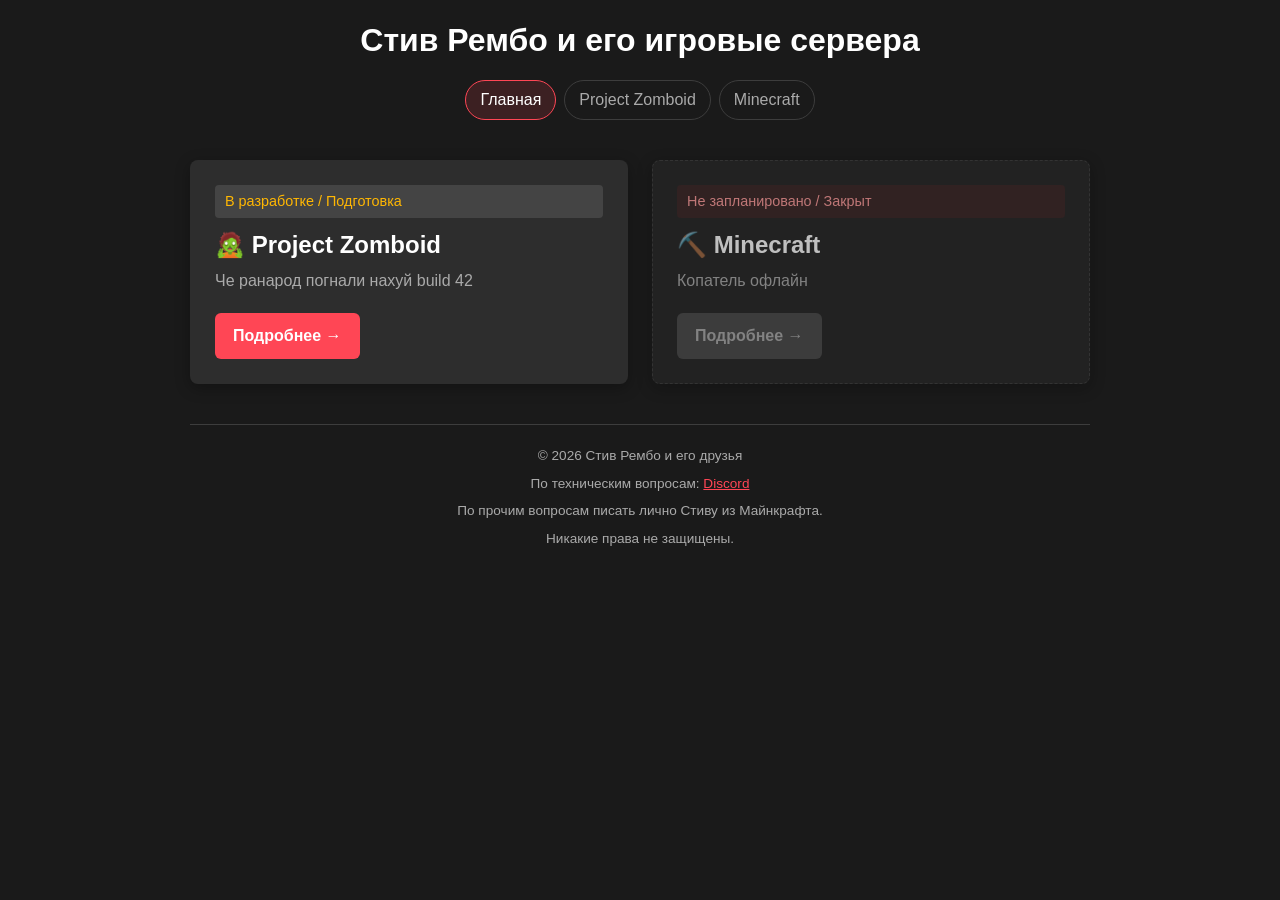
==== index.html @ 0ac85018 "chore: draft version" ====
<!DOCTYPE html>
<html lang="ru">
<head>
    <meta charset="UTF-8">
    <meta name="viewport" content="width=device-width, initial-scale=1.0">
    <title>Стив Рембо и его игровые сервера</title>
    <link rel="icon" href="favicon.svg" type="image/svg+xml">
    <link rel="stylesheet" href="css/styles.css">
</head>
<body data-page="index">

<div class="container">
    <header class="site-header">
        <h1>Стив Рембо и его игровые сервера</h1>

        <nav class="site-nav" data-role="site-nav" aria-label="Основная навигация"></nav>
    </header>

    <main>
        <section class="game-grid" data-role="game-grid" aria-label="Список игровых серверов"></section>

        <noscript>
            <p class="note">Для отображения списка игр включите JavaScript.</p>
        </noscript>
    </main>

    <footer class="site-footer" data-role="site-footer"></footer>
</div>

<!-- Шаблон карточки игры на главной -->
<template id="game-card-template">
    <article class="game-card">
        <span class="status-badge" data-role="card-status"></span>
        <h2><a data-role="card-link"></a></h2>
        <p class="placeholder" data-role="card-description"></p>
        <a class="button" data-role="card-button">Подробнее →</a>
    </article>
</template>

<script src="js/data.js" defer></script>
<script src="js/footer.js" defer></script>
<script src="js/main.js" defer></script>
</body>
</html>
---- css/styles.css ----
/* ============================================================
   Общие стили сайта
   ============================================================ */

:root {
    --bg-color: #1a1a1a;
    --card-bg: #2d2d2d;
    --card-bg-alt: rgba(0, 0, 0, 0.2);
    --accent-color: #ff4655;
    --text-color: #ffffff;
    --text-secondary: #aaaaaa;
    --border-color: #3d3d3d;
    --radius: 8px;
    --shadow: 0 4px 15px rgba(0, 0, 0, 0.3);
    --max-width: 900px;
}

* {
    box-sizing: border-box;
}

html {
    color-scheme: dark;
}

body {
    font-family: 'Segoe UI', Tahoma, Geneva, Verdana, sans-serif;
    background-color: var(--bg-color);
    color: var(--text-color);
    margin: 0;
    padding: 20px;
    line-height: 1.6;
}

a {
    color: var(--accent-color);
}

h1, h2, h3 {
    line-height: 1.25;
}

.container {
    max-width: var(--max-width);
    margin: 0 auto;
}

/* ============================================================
   Шапка и навигация
   ============================================================ */

.site-header {
    text-align: center;
    margin-bottom: 40px;
}

.site-header h1 {
    margin: 0 0 8px;
}

.site-header p {
    margin: 0;
    color: var(--text-secondary);
}

.site-nav {
    display: flex;
    flex-wrap: wrap;
    justify-content: center;
    gap: 8px;
    margin-top: 20px;
}

.site-nav a {
    color: var(--text-secondary);
    text-decoration: none;
    padding: 6px 14px;
    border: 1px solid var(--border-color);
    border-radius: 999px;
    transition: background-color 0.2s, color 0.2s, border-color 0.2s;
}

.site-nav a:hover,
.site-nav a[aria-current="page"] {
    color: var(--text-color);
    background: rgba(255, 70, 85, 0.15);
    border-color: var(--accent-color);
}

.back-link {
    display: inline-block;
    margin-bottom: 20px;
    color: var(--text-secondary);
    text-decoration: none;
}

.back-link:hover {
    color: var(--text-color);
}

/* ============================================================
   Главная страница: карточки игр
   ============================================================ */

.game-grid {
    display: grid;
    grid-template-columns: repeat(auto-fit, minmax(260px, 1fr));
    gap: 24px;
}

.game-card {
    display: flex;
    flex-direction: column;
    background-color: var(--card-bg);
    border: 1px solid transparent;
    border-radius: var(--radius);
    padding: 24px;
    box-shadow: var(--shadow);
    transition: transform 0.2s, border-color 0.2s;
}

.game-card:hover {
    transform: translateY(-3px);
    border-color: rgba(255, 70, 85, 0.5);
}

/* Закрытая или не запланированная игра */
.game-card--closed {
    background-color: #262626;
    border-style: dashed;
    border-color: var(--border-color);
    opacity: 0.72;
}

.game-card--closed:hover {
    opacity: 1;
    border-color: rgba(255, 70, 85, 0.45);
}

.game-card--closed .button {
    background-color: #4a4a4a;
    color: var(--text-secondary);
}

.game-card--closed .button:hover {
    filter: none;
    color: var(--text-color);
}

.game-card h2 {
    margin: 12px 0 8px;
}

.game-card h2 a {
    color: var(--text-color);
    text-decoration: none;
}

.game-card h2 a:hover {
    color: var(--accent-color);
}

.game-card p {
    margin: 0 0 20px;
    color: var(--text-secondary);
}

.game-card .button {
    margin-top: auto;
    align-self: flex-start;
}

.button {
    display: inline-block;
    padding: 10px 18px;
    background-color: var(--accent-color);
    color: var(--text-color);
    border-radius: 6px;
    font-weight: 600;
    text-decoration: none;
    transition: filter 0.2s;
}

.button:hover {
    filter: brightness(1.1);
}

/* ============================================================
   Карточка сервера
   ============================================================ */

.server-card {
    background-color: var(--card-bg);
    border-radius: var(--radius);
    padding: 25px;
    margin-bottom: 30px;
    box-shadow: var(--shadow);
}

.server-card h2 {
    margin: 10px 0 20px;
}

.server-card h3 {
    margin-top: 0;
}

.status-badge {
    display: inline-block;
    padding: 5px 10px;
    border-radius: 4px;
    background: #444;
    font-size: 0.9em;
}

.status-badge--dev {
    color: #ffb703;
}

.status-badge--live {
    color: #7bd88f;
}

.status-badge--planned {
    color: #9ecbff;
}

.status-badge--closed {
    color: #ff9b9b;
    background: #3a2626;
}

/* ============================================================
   Сбор средств
   ============================================================ */

.fund-section {
    margin-bottom: 24px;
}

.fund-section:last-of-type {
    margin-bottom: 0;
}

.fund-section > h3 {
    margin-bottom: 12px;
}

.progress-bar {
    position: relative;
    height: 20px;
    background: #444;
    border-radius: 10px;
    overflow: hidden;
}

.progress-fill {
    width: 0;
    height: 100%;
    background: linear-gradient(90deg, #56ab2f, #a8ff78);
    transition: width 1s ease-in-out;
}

.fund-info {
    display: flex;
    flex-wrap: wrap;
    align-items: baseline;
    justify-content: flex-start;
    gap: 4px 12px;
    margin-top: 5px;
    font-size: 0.9em;
    color: var(--text-secondary);
}

.fund-info strong {
    color: var(--text-color);
}

.fund-info-target {
    margin-left: auto;
}

.fund-complete-note {
    margin: 12px 0 0;
    padding: 10px 12px;
    border-left: 3px solid #7ed957;
    border-radius: 4px;
    background: rgba(86, 171, 47, 0.12);
    color: var(--text-color);
    font-size: 0.9em;
}

.month-pending-note {
    margin: 8px 0 0;
}

/* Переключатель месяцев */
.month-controls {
    display: flex;
    align-items: flex-start;
    gap: 8px;
    margin-bottom: 16px;
}

.month-controls .month-tabs {
    flex: 0 1 auto;
    margin-bottom: 0;
}

.rules-link {
    display: inline-flex;
    align-items: center;
    justify-content: center;
    flex: 0 0 auto;
    width: 30px;
    height: 30px;
    border: 1px solid var(--border-color);
    border-radius: 50%;
    color: var(--text-secondary);
    text-decoration: none;
    font-weight: 700;
    line-height: 1;
    transition: color 0.2s, border-color 0.2s, background-color 0.2s;
}

.rules-link:hover,
.rules-link:focus-visible {
    color: var(--text-color);
    border-color: var(--accent-color);
    background: rgba(255, 70, 85, 0.12);
}

.rules-link:focus-visible {
    outline: 2px solid var(--accent-color);
    outline-offset: 2px;
}

.month-tabs {
    display: flex;
    flex-wrap: wrap;
    gap: 8px;
    margin-bottom: 16px;
}

.month-tab {
    padding: 6px 14px;
    border: 1px solid var(--border-color);
    border-radius: 999px;
    background: transparent;
    color: var(--text-secondary);
    font: inherit;
    cursor: pointer;
    transition: background-color 0.2s, color 0.2s, border-color 0.2s;
}

.month-tab:hover {
    color: var(--text-color);
    border-color: rgba(255, 70, 85, 0.5);
}

.month-tab[aria-selected="true"] {
    color: var(--text-color);
    background: rgba(255, 70, 85, 0.15);
    border-color: var(--accent-color);
}

.month-tab:focus-visible {
    outline: 2px solid var(--accent-color);
    outline-offset: 2px;
}

.month-panel {
    padding: 16px;
    background: var(--card-bg-alt);
    border-radius: 6px;
}

.month-panel h4 {
    margin: 0 0 12px;
}

.month-panel h4:not(:first-child) {
    margin-top: 20px;
}

.donators-list {
    background: var(--card-bg-alt);
    border-radius: 6px;
    padding: 15px;
}

.donators-list ul {
    margin: 0;
}

.donators-list li:last-child {
    margin-bottom: 0;
}

.donators-list strong {
    color: var(--text-color);
}

.empty-state {
    margin: 0;
    color: var(--text-secondary);
}

/* Постраничная выдача донатеров */
.donators-pagination {
    display: flex;
    flex-wrap: wrap;
    align-items: center;
    justify-content: space-between;
    gap: 8px 12px;
    margin-top: 12px;
    padding-top: 10px;
    border-top: 1px solid var(--border-color);
}

.donators-page-button {
    padding: 5px 12px;
    border: 1px solid var(--border-color);
    border-radius: 6px;
    background: transparent;
    color: var(--text-color);
    font: inherit;
    cursor: pointer;
    transition: background-color 0.2s, border-color 0.2s;
}

.donators-page-button:hover:not(:disabled) {
    background: rgba(255, 70, 85, 0.15);
    border-color: var(--accent-color);
}

.donators-page-button:disabled {
    opacity: 0.45;
    cursor: default;
}

.donators-page-status {
    color: var(--text-secondary);
    font-size: 0.9em;
}

/* ============================================================
   Решения, списки, служебные блоки
   ============================================================ */

.decision-block {
    margin-top: 20px;
    padding-left: 15px;
    border-left: 4px solid var(--accent-color);
}

.decision-block ul {
    margin-bottom: 0;
}

ul {
    padding-left: 20px;
    color: var(--text-secondary);
}

li {
    margin-bottom: 8px;
}

.note {
    color: var(--text-secondary);
    font-size: 0.9em;
}

.not-found {
    text-align: center;
}

/* Заглушки для текста, который ещё не заполнен */
.placeholder {
    color: var(--text-secondary);
    font-style: italic;
    opacity: 0.75;
}

.site-footer {
    margin-top: 40px;
    padding-top: 20px;
    border-top: 1px solid var(--border-color);
    text-align: center;
    color: var(--text-secondary);
    font-size: 0.85em;
}

.site-footer p {
    margin: 0;
}

.site-footer p + p {
    margin-top: 6px;
}

/* Страница правил */
.rules-content h2 {
    margin: 32px 0 12px;
}

.rules-content h2:first-child {
    margin-top: 0;
}

.rules-content h3 {
    margin: 24px 0 10px;
}

.rules-content ul,
.rules-content ol {
    margin: 8px 0 16px;
    color: var(--text-secondary);
}

.rules-content code {
    padding: 1px 5px;
    border-radius: 4px;
    background: rgba(255, 255, 255, 0.08);
    color: var(--text-color);
    font-family: Consolas, 'Courier New', monospace;
    font-size: 0.92em;
}

.rules-content pre {
    margin: 12px 0 18px;
    padding: 14px 16px;
    overflow-x: auto;
    background: #1e1e1e;
    border: 1px solid var(--border-color);
    border-radius: 6px;
}

.rules-content pre code {
    padding: 0;
    background: transparent;
    font-size: 0.86em;
    line-height: 1.55;
    white-space: pre;
}

.rules-content .table-wrap {
    margin: 12px 0 18px;
    overflow-x: auto;
}

.rules-content table {
    width: 100%;
    border-collapse: collapse;
    font-size: 0.9em;
}

.rules-content th,
.rules-content td {
    padding: 8px 10px;
    border: 1px solid var(--border-color);
    text-align: left;
    vertical-align: top;
}

.rules-content th {
    background: var(--card-bg-alt);
    color: var(--text-color);
    font-weight: 600;
}

.rules-content td {
    color: var(--text-secondary);
}

.rules-content strong {
    color: var(--text-color);
}

/* ============================================================
   Адаптивность и предпочтения пользователя
   ============================================================ */

@media (max-width: 480px) {
    body {
        padding: 14px;
    }

    .server-card {
        padding: 18px;
    }

    .fund-info {
        flex-direction: column;
    }

    .fund-info-target {
        margin-left: 0;
    }
}

@media (prefers-reduced-motion: reduce) {
    *,
    *::before,
    *::after {
        transition-duration: 0.01ms !important;
        animation-duration: 0.01ms !important;
        animation-iteration-count: 1 !important;
    }
}
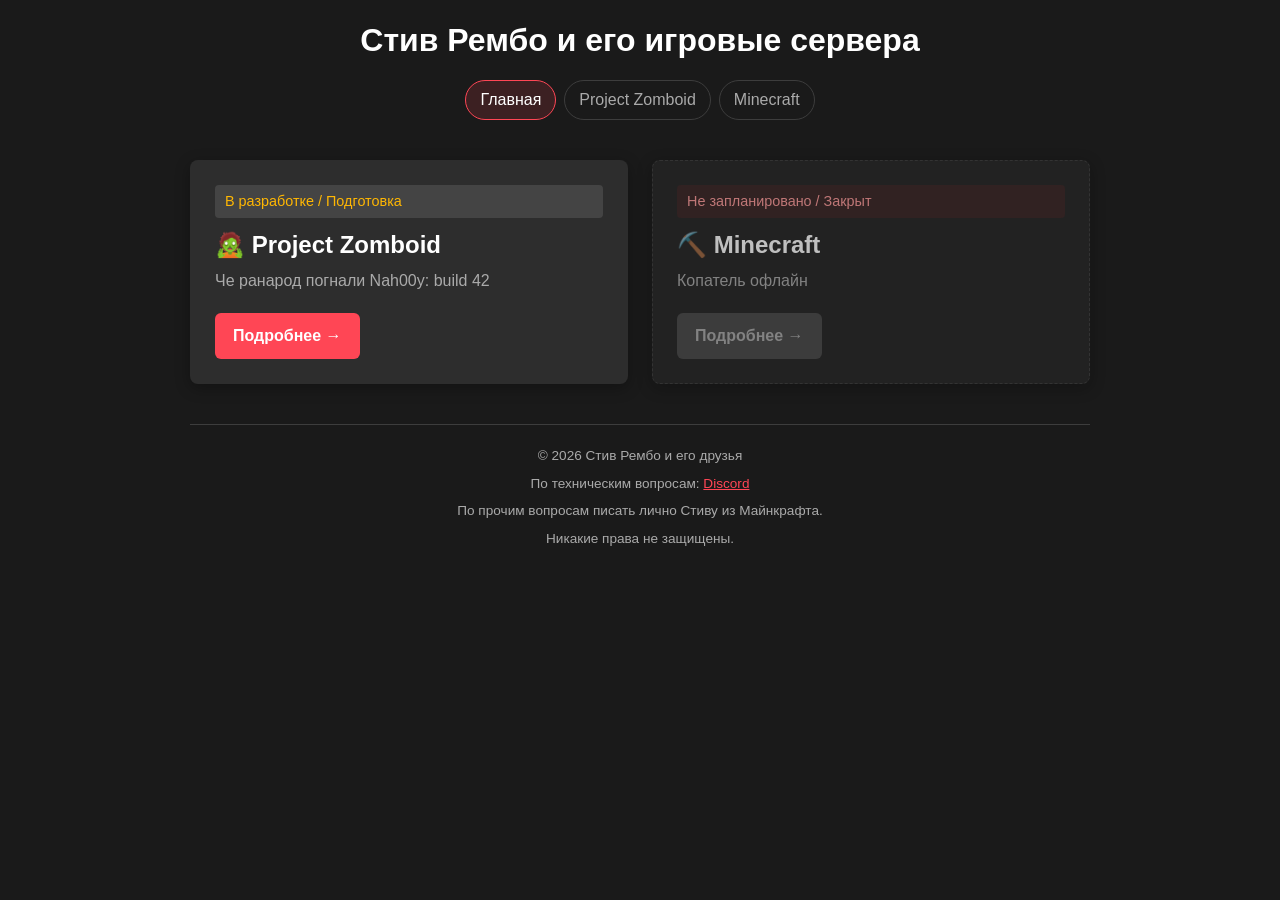
==== commit be93acd7: "feat: split game/donation data, add piggy bank and hash routing" ====
--- a/index.html
+++ b/index.html
@@ -37,7 +37,7 @@
     </article>
 </template>
 
-<script src="js/data.js" defer></script>
+<script src="data/games.js" defer></script>
 <script src="js/footer.js" defer></script>
 <script src="js/main.js" defer></script>
 </body>
--- a/css/styles.css
+++ b/css/styles.css
@@ -205,6 +205,23 @@
     margin-top: 0;
 }
 
+.server-card__header {
+    display: flex;
+    align-items: center;
+    justify-content: space-between;
+    gap: 12px;
+    margin: 10px 0 20px;
+}
+
+.server-card__header h2 {
+    margin: 0;
+}
+
+.server-card__header .status-badge {
+    flex-shrink: 0;
+    margin-left: auto;
+}
+
 .status-badge {
     display: inline-block;
     padding: 5px 10px;
@@ -280,18 +297,20 @@
     margin-left: auto;
 }
 
-.fund-complete-note {
+.month-pending-note {
+    margin: 8px 0 0;
+}
+
+.piggy-block {
     margin: 12px 0 0;
     padding: 10px 12px;
-    border-left: 3px solid #7ed957;
+    border-left: 3px solid #f2c94c;
     border-radius: 4px;
-    background: rgba(86, 171, 47, 0.12);
-    color: var(--text-color);
-    font-size: 0.9em;
-}
-
-.month-pending-note {
-    margin: 8px 0 0;
+    background: rgba(242, 201, 76, 0.12);
+}
+
+.piggy-block .note {
+    margin: 0 0 8px;
 }
 
 /* Переключатель месяцев */
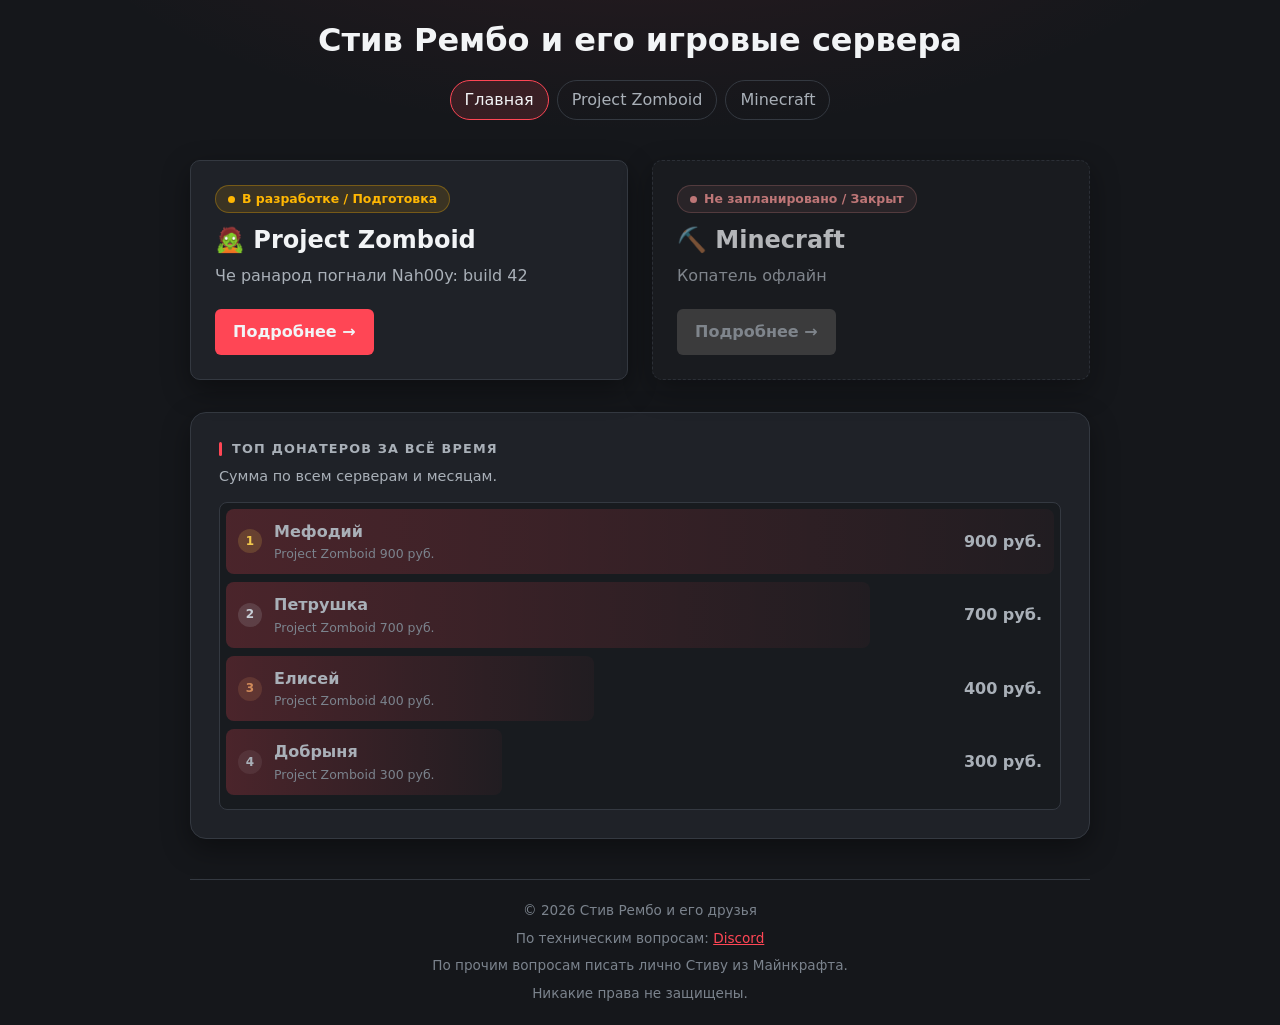
==== commit e078f4ff: "feat: move all-time donator top to home and aggregate across games" ====
--- a/index.html
+++ b/index.html
@@ -19,6 +19,15 @@
     <main>
         <section class="game-grid" data-role="game-grid" aria-label="Список игровых серверов"></section>
 
+        <!-- Общий топ донатеров: сумма по всем играм и месяцам -->
+        <section class="server-card home-top" data-role="global-top" aria-labelledby="home-donators-title" hidden>
+            <div class="section-head">
+                <h2 class="section-title" id="home-donators-title">Топ донатеров за всё время</h2>
+            </div>
+            <p class="note">Сумма по всем серверам и месяцам.</p>
+            <div class="donators-list" data-role="global-donators"></div>
+        </section>
+
         <noscript>
             <p class="note">Для отображения списка игр включите JavaScript.</p>
         </noscript>
@@ -38,6 +47,7 @@
 </template>
 
 <script src="data/games.js" defer></script>
+<script src="data/donations.js" defer></script>
 <script src="js/footer.js" defer></script>
 <script src="js/main.js" defer></script>
 </body>
--- a/css/styles.css
+++ b/css/styles.css
@@ -3,15 +3,24 @@
    ============================================================ */
 
 :root {
-    --bg-color: #1a1a1a;
-    --card-bg: #2d2d2d;
-    --card-bg-alt: rgba(0, 0, 0, 0.2);
+    --bg-color: #15171b;
+    --bg-glow: rgba(255, 70, 85, 0.10);
+    --card-bg: #1f2228;
+    --card-bg-alt: rgba(0, 0, 0, 0.22);
+    --surface-hover: rgba(255, 255, 255, 0.04);
     --accent-color: #ff4655;
-    --text-color: #ffffff;
-    --text-secondary: #aaaaaa;
-    --border-color: #3d3d3d;
-    --radius: 8px;
-    --shadow: 0 4px 15px rgba(0, 0, 0, 0.3);
+    --accent-soft: rgba(255, 70, 85, 0.14);
+    --success-color: #7bd88f;
+    --text-color: #f2f4f6;
+    --text-secondary: #a9b0b8;
+    --text-muted: #7b838d;
+    --border-color: #343941;
+    --border-strong: #454c56;
+    --radius: 10px;
+    --radius-sm: 8px;
+    --radius-lg: 16px;
+    --shadow: 0 10px 28px rgba(0, 0, 0, 0.38);
+    --shadow-soft: 0 2px 8px rgba(0, 0, 0, 0.24);
     --max-width: 900px;
 }
 
@@ -19,17 +28,25 @@
     box-sizing: border-box;
 }
 
+/* Атрибут hidden должен побеждать любые display из наших правил */
+[hidden] {
+    display: none !important;
+}
+
 html {
     color-scheme: dark;
 }
 
 body {
-    font-family: 'Segoe UI', Tahoma, Geneva, Verdana, sans-serif;
+    font-family: 'Segoe UI', system-ui, -apple-system, Tahoma, Geneva, Verdana, sans-serif;
     background-color: var(--bg-color);
+    background-image: radial-gradient(900px 420px at 50% -160px, var(--bg-glow), transparent 70%);
+    background-repeat: no-repeat;
     color: var(--text-color);
     margin: 0;
     padding: 20px;
     line-height: 1.6;
+    -webkit-font-smoothing: antialiased;
 }
 
 a {
@@ -38,6 +55,11 @@
 
 h1, h2, h3 {
     line-height: 1.25;
+}
+
+:focus-visible {
+    outline: 2px solid var(--accent-color);
+    outline-offset: 2px;
 }
 
 .container {
@@ -83,19 +105,48 @@
 .site-nav a:hover,
 .site-nav a[aria-current="page"] {
     color: var(--text-color);
-    background: rgba(255, 70, 85, 0.15);
+    background: var(--accent-soft);
     border-color: var(--accent-color);
 }
 
 .back-link {
-    display: inline-block;
+    display: inline-flex;
+    align-items: center;
+    gap: 6px;
     margin-bottom: 20px;
+    padding: 7px 14px;
+    border: 1px solid var(--border-color);
+    border-radius: 999px;
     color: var(--text-secondary);
     text-decoration: none;
+    font-size: 0.9rem;
+    transition: color 0.2s, border-color 0.2s, background-color 0.2s;
 }
 
 .back-link:hover {
     color: var(--text-color);
+    border-color: var(--border-strong);
+    background: var(--surface-hover);
+}
+
+/* На странице игры в шапке остаётся только навигация:
+   название сервера показывает сама карточка */
+body[data-page="game"] .site-header {
+    margin-bottom: 24px;
+}
+
+body[data-page="game"] .site-header .site-nav {
+    margin-top: 0;
+}
+
+/* Игры с таким id нет в data/games.js */
+.game-error h1 {
+    margin: 0 0 8px;
+    font-size: 1.5rem;
+}
+
+.game-error p {
+    margin: 0;
 }
 
 /* ============================================================
@@ -112,7 +163,7 @@
     display: flex;
     flex-direction: column;
     background-color: var(--card-bg);
-    border: 1px solid transparent;
+    border: 1px solid var(--border-color);
     border-radius: var(--radius);
     padding: 24px;
     box-shadow: var(--shadow);
@@ -126,9 +177,8 @@
 
 /* Закрытая или не запланированная игра */
 .game-card--closed {
-    background-color: #262626;
+    background-color: #1b1d21;
     border-style: dashed;
-    border-color: var(--border-color);
     opacity: 0.72;
 }
 
@@ -168,6 +218,25 @@
 .game-card .button {
     margin-top: auto;
     align-self: flex-start;
+}
+
+/* В карточке бейдж не должен растягиваться на всю ширину */
+.game-card .status-badge {
+    align-self: flex-start;
+}
+
+/* Общий топ донатеров на главной */
+.home-top {
+    margin-top: 32px;
+    margin-bottom: 0;
+}
+
+.home-top .section-head {
+    margin-bottom: 8px;
+}
+
+.home-top > .note {
+    margin: 0 0 14px;
 }
 
 .button {
@@ -178,11 +247,12 @@
     border-radius: 6px;
     font-weight: 600;
     text-decoration: none;
-    transition: filter 0.2s;
+    transition: filter 0.2s, transform 0.2s;
 }
 
 .button:hover {
     filter: brightness(1.1);
+    transform: translateY(-1px);
 }
 
 /* ============================================================
@@ -191,139 +261,297 @@
 
 .server-card {
     background-color: var(--card-bg);
-    border-radius: var(--radius);
-    padding: 25px;
+    border: 1px solid var(--border-color);
+    border-radius: var(--radius-lg);
+    padding: 28px;
     margin-bottom: 30px;
     box-shadow: var(--shadow);
 }
 
-.server-card h2 {
-    margin: 10px 0 20px;
-}
-
-.server-card h3 {
-    margin-top: 0;
-}
+/* Шапка страницы сервера: иконка, название, бейдж статуса */
 
 .server-card__header {
     display: flex;
+    flex-wrap: wrap;
     align-items: center;
     justify-content: space-between;
-    gap: 12px;
-    margin: 10px 0 20px;
-}
-
-.server-card__header h2 {
+    gap: 12px 16px;
+    margin: 0 0 16px;
+}
+
+.server-card__title {
+    display: flex;
+    align-items: center;
+    gap: 14px;
+    min-width: 0;
     margin: 0;
+    font-size: 1.55rem;
+}
+
+.server-card__name {
+    overflow-wrap: anywhere;
+}
+
+.server-card__description {
+    margin: 0 0 24px;
+    color: var(--text-secondary);
+}
+
+.server-card__emoji {
+    flex: 0 0 auto;
+    display: inline-flex;
+    align-items: center;
+    justify-content: center;
+    width: 48px;
+    height: 48px;
+    border: 1px solid var(--border-color);
+    border-radius: 14px;
+    background: var(--card-bg-alt);
+    font-size: 1.5rem;
+    line-height: 1;
 }
 
 .server-card__header .status-badge {
-    flex-shrink: 0;
+    flex: 0 1 auto;
     margin-left: auto;
+    text-align: center;
 }
 
 .status-badge {
-    display: inline-block;
-    padding: 5px 10px;
-    border-radius: 4px;
-    background: #444;
-    font-size: 0.9em;
+    display: inline-flex;
+    align-items: center;
+    gap: 7px;
+    padding: 5px 12px;
+    border: 1px solid var(--border-strong);
+    border-radius: 999px;
+    background: var(--surface-hover);
+    color: var(--text-secondary);
+    font-size: 0.78rem;
+    font-weight: 600;
+    line-height: 1.35;
+}
+
+.status-badge::before {
+    content: '';
+    flex: 0 0 auto;
+    width: 7px;
+    height: 7px;
+    border-radius: 50%;
+    background: currentColor;
 }
 
 .status-badge--dev {
     color: #ffb703;
+    background: rgba(255, 183, 3, 0.12);
+    border-color: rgba(255, 183, 3, 0.3);
 }
 
 .status-badge--live {
-    color: #7bd88f;
+    color: var(--success-color);
+    background: rgba(123, 216, 143, 0.12);
+    border-color: rgba(123, 216, 143, 0.3);
 }
 
 .status-badge--planned {
     color: #9ecbff;
+    background: rgba(158, 203, 255, 0.12);
+    border-color: rgba(158, 203, 255, 0.3);
 }
 
 .status-badge--closed {
     color: #ff9b9b;
-    background: #3a2626;
+    background: rgba(255, 155, 155, 0.1);
+    border-color: rgba(255, 155, 155, 0.28);
 }
 
 /* ============================================================
    Сбор средств
    ============================================================ */
 
+.section-title {
+    display: flex;
+    align-items: center;
+    gap: 10px;
+    margin: 0 0 14px;
+    font-size: 0.8rem;
+    font-weight: 700;
+    letter-spacing: 0.09em;
+    text-transform: uppercase;
+    color: var(--text-secondary);
+}
+
+.section-title::before {
+    content: '';
+    flex: 0 0 auto;
+    width: 3px;
+    height: 14px;
+    border-radius: 2px;
+    background: var(--accent-color);
+}
+
+.section-head {
+    display: flex;
+    align-items: center;
+    justify-content: space-between;
+    gap: 12px;
+    margin-bottom: 14px;
+}
+
+.section-head .section-title {
+    margin-bottom: 0;
+}
+
 .fund-section {
-    margin-bottom: 24px;
+    margin-bottom: 28px;
 }
 
 .fund-section:last-of-type {
     margin-bottom: 0;
 }
 
-.fund-section > h3 {
-    margin-bottom: 12px;
+.fund-empty {
+    padding: 18px;
+    border: 1px dashed var(--border-color);
+    border-radius: var(--radius-sm);
+    text-align: center;
+}
+
+/* Полоса сбора */
+.progress-row {
+    display: flex;
+    align-items: center;
+    gap: 14px;
 }
 
 .progress-bar {
     position: relative;
-    height: 20px;
-    background: #444;
-    border-radius: 10px;
+    flex: 1 1 auto;
+    height: 14px;
+    background: rgba(255, 255, 255, 0.08);
+    border-radius: 999px;
+    box-shadow: inset 0 1px 2px rgba(0, 0, 0, 0.45);
     overflow: hidden;
 }
 
 .progress-fill {
     width: 0;
     height: 100%;
-    background: linear-gradient(90deg, #56ab2f, #a8ff78);
+    border-radius: inherit;
+    background: linear-gradient(90deg, #4caf50, #8ef08e);
+    box-shadow: 0 0 12px rgba(140, 240, 140, 0.3);
     transition: width 1s ease-in-out;
 }
 
-.fund-info {
+.progress-percent {
+    flex: 0 0 auto;
+    min-width: 4ch;
+    text-align: right;
+    font-size: 0.95rem;
+    font-weight: 700;
+    font-variant-numeric: tabular-nums;
+    color: var(--text-color);
+}
+
+/* Итоги сбора: собрано / осталось / цель */
+.fund-stats {
+    display: grid;
+    grid-template-columns: repeat(3, minmax(0, 1fr));
+    gap: 10px;
+    margin: 16px 0 0;
+}
+
+.fund-stat {
+    padding: 12px 14px;
+    border: 1px solid var(--border-color);
+    border-radius: var(--radius-sm);
+    background: var(--surface-hover);
+}
+
+.fund-stat dt {
+    margin-bottom: 2px;
+    font-size: 0.72rem;
+    font-weight: 600;
+    letter-spacing: 0.06em;
+    text-transform: uppercase;
+    color: var(--text-muted);
+}
+
+.fund-stat dd {
+    margin: 0;
+    font-size: 1.15rem;
+    font-weight: 700;
+    font-variant-numeric: tabular-nums;
+    color: var(--text-color);
+}
+
+.fund-stat .unit {
+    font-size: 0.8rem;
+    font-weight: 600;
+    color: var(--text-secondary);
+}
+
+.month-pending-note {
+    margin: 12px 0 0;
+}
+
+/* Копилка: излишек сверх цели */
+.piggy-block {
+    margin: 16px 0 0;
+    padding: 14px 16px;
+    border: 1px solid rgba(242, 201, 76, 0.32);
+    border-left: 3px solid #f2c94c;
+    border-radius: var(--radius-sm);
+    background: rgba(242, 201, 76, 0.1);
+}
+
+.piggy-block__title {
+    margin: 0 0 6px;
+    font-size: 0.95rem;
+    color: #f2c94c;
+}
+
+.piggy-block .note {
+    margin: 0 0 10px;
+}
+
+.piggy-block .donators-list {
+    background: rgba(0, 0, 0, 0.18);
+}
+
+/* Переключатель месяцев */
+.month-tabs {
     display: flex;
     flex-wrap: wrap;
-    align-items: baseline;
-    justify-content: flex-start;
-    gap: 4px 12px;
-    margin-top: 5px;
-    font-size: 0.9em;
-    color: var(--text-secondary);
-}
-
-.fund-info strong {
-    color: var(--text-color);
-}
-
-.fund-info-target {
-    margin-left: auto;
-}
-
-.month-pending-note {
-    margin: 8px 0 0;
-}
-
-.piggy-block {
-    margin: 12px 0 0;
-    padding: 10px 12px;
-    border-left: 3px solid #f2c94c;
-    border-radius: 4px;
-    background: rgba(242, 201, 76, 0.12);
-}
-
-.piggy-block .note {
-    margin: 0 0 8px;
-}
-
-/* Переключатель месяцев */
-.month-controls {
-    display: flex;
-    align-items: flex-start;
     gap: 8px;
     margin-bottom: 16px;
 }
 
-.month-controls .month-tabs {
-    flex: 0 1 auto;
-    margin-bottom: 0;
+.month-tab {
+    padding: 6px 14px;
+    border: 1px solid var(--border-color);
+    border-radius: 999px;
+    background: transparent;
+    color: var(--text-secondary);
+    font: inherit;
+    font-size: 0.92rem;
+    cursor: pointer;
+    transition: background-color 0.2s, color 0.2s, border-color 0.2s;
+}
+
+.month-tab:hover {
+    color: var(--text-color);
+    border-color: rgba(255, 70, 85, 0.5);
+}
+
+.month-tab[aria-selected="true"] {
+    color: var(--text-color);
+    background: var(--accent-soft);
+    border-color: var(--accent-color);
+}
+
+.month-tab:focus-visible {
+    outline: 2px solid var(--accent-color);
+    outline-offset: 2px;
 }
 
 .rules-link {
@@ -331,8 +559,8 @@
     align-items: center;
     justify-content: center;
     flex: 0 0 auto;
-    width: 30px;
-    height: 30px;
+    width: 28px;
+    height: 28px;
     border: 1px solid var(--border-color);
     border-radius: 50%;
     color: var(--text-secondary);
@@ -346,78 +574,174 @@
 .rules-link:focus-visible {
     color: var(--text-color);
     border-color: var(--accent-color);
-    background: rgba(255, 70, 85, 0.12);
-}
-
-.rules-link:focus-visible {
-    outline: 2px solid var(--accent-color);
-    outline-offset: 2px;
-}
-
-.month-tabs {
+    background: var(--accent-soft);
+}
+
+/* Панель выбранного месяца */
+.month-panel {
+    padding: 20px;
+    border: 1px solid var(--border-color);
+    border-radius: var(--radius);
+    background: var(--card-bg-alt);
+}
+
+.month-panel__head {
     display: flex;
     flex-wrap: wrap;
-    gap: 8px;
+    align-items: center;
+    justify-content: space-between;
+    gap: 10px;
     margin-bottom: 16px;
 }
 
-.month-tab {
-    padding: 6px 14px;
-    border: 1px solid var(--border-color);
+.month-panel__head h3 {
+    margin: 0;
+    font-size: 1.05rem;
+}
+
+.month-panel__subtitle {
+    margin: 24px 0 10px;
+    font-size: 0.95rem;
+    font-weight: 600;
+    color: var(--text-secondary);
+}
+
+/* Состояние сбора: идёт / цель достигнута / нет цели */
+.collect-state {
+    display: inline-flex;
+    align-items: center;
+    gap: 7px;
+    padding: 4px 12px;
+    border: 1px solid var(--border-strong);
     border-radius: 999px;
-    background: transparent;
-    color: var(--text-secondary);
-    font: inherit;
-    cursor: pointer;
-    transition: background-color 0.2s, color 0.2s, border-color 0.2s;
-}
-
-.month-tab:hover {
-    color: var(--text-color);
-    border-color: rgba(255, 70, 85, 0.5);
-}
-
-.month-tab[aria-selected="true"] {
-    color: var(--text-color);
-    background: rgba(255, 70, 85, 0.15);
-    border-color: var(--accent-color);
-}
-
-.month-tab:focus-visible {
-    outline: 2px solid var(--accent-color);
-    outline-offset: 2px;
-}
-
-.month-panel {
-    padding: 16px;
+    background: var(--surface-hover);
+    color: var(--text-secondary);
+    font-size: 0.78rem;
+    font-weight: 600;
+}
+
+.collect-state::before {
+    content: '';
+    flex: 0 0 auto;
+    width: 7px;
+    height: 7px;
+    border-radius: 50%;
+    background: currentColor;
+}
+
+.collect-state--active {
+    color: #ff8a94;
+    background: var(--accent-soft);
+    border-color: rgba(255, 70, 85, 0.35);
+}
+
+.collect-state--done {
+    color: var(--success-color);
+    background: rgba(123, 216, 143, 0.12);
+    border-color: rgba(123, 216, 143, 0.32);
+}
+
+.collect-state--idle {
+    color: var(--text-muted);
+}
+
+/* Списки донатеров */
+.donators-list {
+    padding: 6px;
+    border: 1px solid var(--border-color);
+    border-radius: var(--radius-sm);
     background: var(--card-bg-alt);
-    border-radius: 6px;
-}
-
-.month-panel h4 {
-    margin: 0 0 12px;
-}
-
-.month-panel h4:not(:first-child) {
-    margin-top: 20px;
-}
-
-.donators-list {
-    background: var(--card-bg-alt);
-    border-radius: 6px;
-    padding: 15px;
-}
-
-.donators-list ul {
+}
+
+.donators-list > .empty-state {
+    padding: 12px 10px;
+}
+
+.donators {
     margin: 0;
-}
-
-.donators-list li:last-child {
-    margin-bottom: 0;
-}
-
-.donators-list strong {
-    color: var(--text-color);
+    padding: 0;
+    list-style: none;
+}
+
+.donator {
+    position: relative;
+    display: flex;
+    align-items: center;
+    gap: 12px;
+    padding: 10px 12px;
+    border-radius: var(--radius-sm);
+    isolation: isolate;
+}
+
+.donator + .donator {
+    margin-top: 2px;
+}
+
+/* Полоска-доля от максимального взноса в списке */
+.donator__share {
+    position: absolute;
+    inset: 0 auto 0 0;
+    width: 0;
+    border-radius: inherit;
+    background: linear-gradient(90deg, rgba(255, 70, 85, 0.22), rgba(255, 70, 85, 0.04));
+    transition: width 0.6s ease;
+    z-index: -1;
+}
+
+.donator__rank {
+    flex: 0 0 auto;
+    display: inline-flex;
+    align-items: center;
+    justify-content: center;
+    width: 24px;
+    height: 24px;
+    border-radius: 50%;
+    background: rgba(255, 255, 255, 0.07);
+    color: var(--text-secondary);
+    font-size: 0.75rem;
+    font-weight: 700;
+    font-variant-numeric: tabular-nums;
+}
+
+.donator--place-1 .donator__rank {
+    background: rgba(242, 201, 76, 0.18);
+    color: #f2c94c;
+}
+
+.donator--place-2 .donator__rank {
+    background: rgba(200, 206, 214, 0.16);
+    color: #c8ced6;
+}
+
+.donator--place-3 .donator__rank {
+    background: rgba(208, 138, 90, 0.18);
+    color: #d08a5a;
+}
+
+.donator__info {
+    flex: 1 1 auto;
+    min-width: 0;
+    display: flex;
+    flex-direction: column;
+}
+
+.donator__name {
+    overflow: hidden;
+    font-weight: 600;
+    text-overflow: ellipsis;
+    white-space: nowrap;
+}
+
+.donator__note {
+    font-size: 0.78rem;
+    color: var(--text-muted);
+}
+
+.donator__amount {
+    flex: 0 0 auto;
+    font-weight: 700;
+    font-variant-numeric: tabular-nums;
+    white-space: nowrap;
 }
 
 .empty-state {
@@ -432,8 +756,8 @@
     align-items: center;
     justify-content: space-between;
     gap: 8px 12px;
-    margin-top: 12px;
-    padding-top: 10px;
+    margin-top: 4px;
+    padding: 10px 8px 4px;
     border-top: 1px solid var(--border-color);
 }
 
@@ -449,7 +773,7 @@
 }
 
 .donators-page-button:hover:not(:disabled) {
-    background: rgba(255, 70, 85, 0.15);
+    background: var(--accent-soft);
     border-color: var(--accent-color);
 }
 
@@ -459,22 +783,48 @@
 }
 
 .donators-page-status {
-    color: var(--text-secondary);
-    font-size: 0.9em;
+    color: var(--text-muted);
+    font-size: 0.85rem;
 }
 
 /* ============================================================
-   Решения, списки, служебные блоки
+   Настройки сервера, списки, служебные блоки
    ============================================================ */
 
 .decision-block {
-    margin-top: 20px;
-    padding-left: 15px;
-    border-left: 4px solid var(--accent-color);
-}
-
-.decision-block ul {
+    margin-top: 28px;
+    padding-top: 24px;
+    border-top: 1px solid var(--border-color);
+}
+
+.settings-list {
+    display: grid;
+    gap: 2px;
+    margin: 0;
+    padding: 0;
+    list-style: none;
+}
+
+.settings-row {
+    display: grid;
+    grid-template-columns: 190px minmax(0, 1fr);
+    gap: 2px 18px;
+    padding: 11px 12px;
+    border-radius: var(--radius-sm);
     margin-bottom: 0;
+}
+
+.settings-row:nth-child(odd) {
+    background: var(--surface-hover);
+}
+
+.settings-row__label {
+    color: var(--text-secondary);
+    font-size: 0.9rem;
+}
+
+.settings-row__value {
+    color: var(--text-color);
 }
 
 ul {
@@ -507,7 +857,7 @@
     padding-top: 20px;
     border-top: 1px solid var(--border-color);
     text-align: center;
-    color: var(--text-secondary);
+    color: var(--text-muted);
     font-size: 0.85em;
 }
 
@@ -551,7 +901,7 @@
     margin: 12px 0 18px;
     padding: 14px 16px;
     overflow-x: auto;
-    background: #1e1e1e;
+    background: #16181c;
     border: 1px solid var(--border-color);
     border-radius: 6px;
 }
@@ -601,6 +951,21 @@
    Адаптивность и предпочтения пользователя
    ============================================================ */
 
+@media (max-width: 560px) {
+    .fund-stats {
+        grid-template-columns: 1fr;
+    }
+
+    .settings-row {
+        grid-template-columns: 1fr;
+        gap: 0;
+    }
+
+    .month-panel {
+        padding: 16px;
+    }
+}
+
 @media (max-width: 480px) {
     body {
         padding: 14px;
@@ -610,12 +975,14 @@
         padding: 18px;
     }
 
-    .fund-info {
-        flex-direction: column;
+    .progress-row {
+        gap: 10px;
     }
 
-    .fund-info-target {
-        margin-left: 0;
+    /* На узком экране подпись о полном взносе только мешает:
+       строка списка переносится и становится вдвое выше. */
+    .donator__note {
+        display: none;
     }
 }
 
